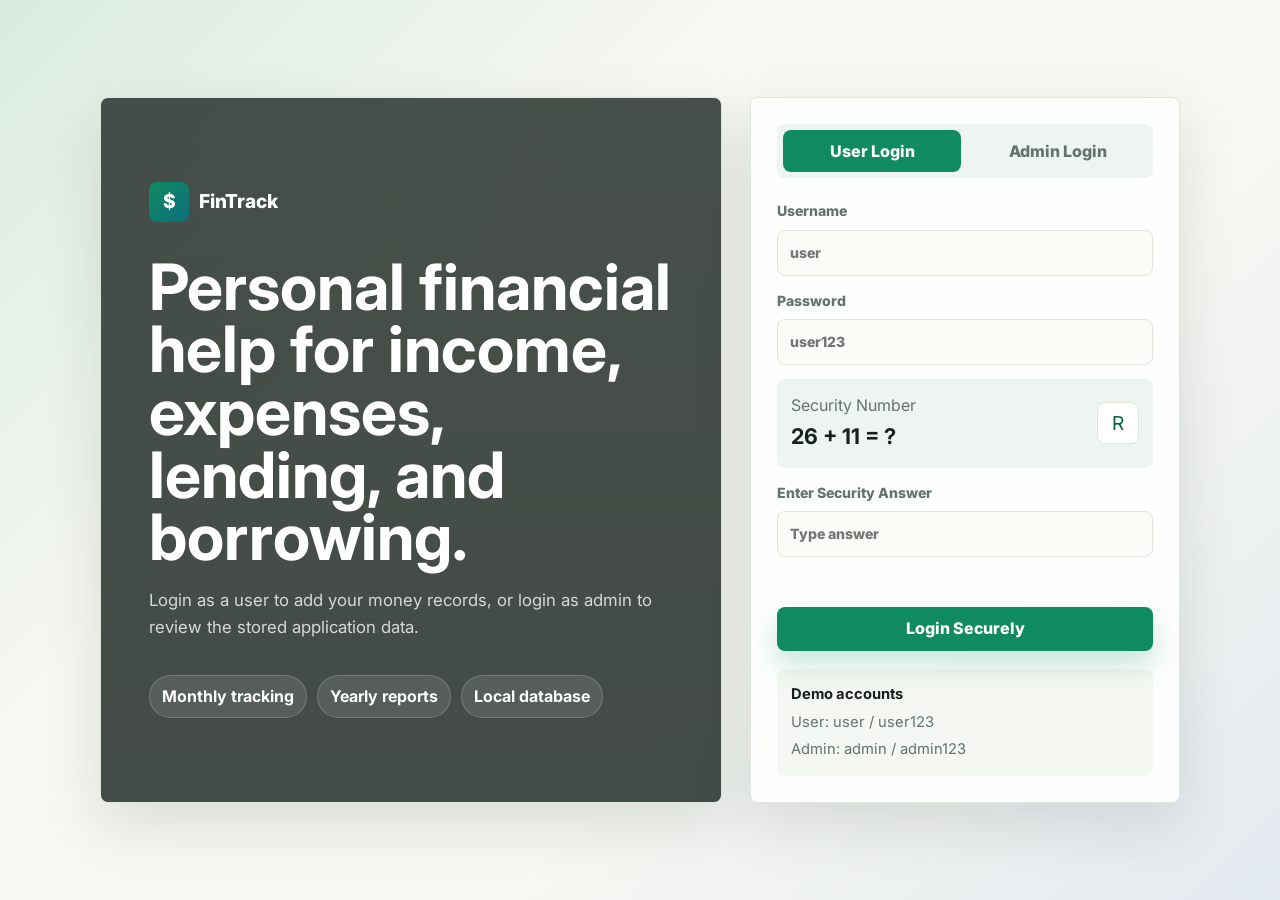
==== expenses.html @ c1260fac "First commit" ====
<!DOCTYPE html>
<html lang="en">
<head>
  <meta charset="UTF-8">
  <meta name="viewport" content="width=device-width, initial-scale=1.0">
  <title>Expense Records</title>
  <link rel="preconnect" href="https://fonts.googleapis.com">
  <link rel="preconnect" href="https://fonts.gstatic.com" crossorigin>
  <link href="https://fonts.googleapis.com/css2?family=Inter:wght@400;500;600;700;800&display=swap" rel="stylesheet">
  <link rel="stylesheet" href="style.css">
</head>
<body data-page="expense" data-protected="user">
  <header class="app-header">
    <a class="brand" href="dashboard.html"><span class="brand-mark">$</span><span>FinTrack</span></a>
    <nav class="app-nav">
      <a href="dashboard.html">Dashboard</a>
      <a href="income.html">Income</a>
      <a class="active" href="expenses.html">Expenses</a>
      <a href="lending.html">Lending</a>
      <a href="reports.html">Reports</a>
    </nav>
    <button class="btn btn-secondary" id="logoutBtn" type="button">Logout</button>
  </header>

  <main class="app-shell two-column">
    <section class="panel">
      <span class="eyebrow">Expense page</span>
      <h1>Add expense</h1>
      <form class="data-form" data-record-form data-type="expense">
        <label>Title<input name="title" type="text" placeholder="Rent, food, travel" required></label>
        <label>Amount<input name="amount" type="number" min="1" placeholder="1500" required></label>
        <label>Month<input name="month" type="month" required></label>
        <label>Note<textarea name="note" placeholder="Optional note"></textarea></label>
        <button class="btn btn-primary" type="submit">Save Expense</button>
      </form>
    </section>
    <section class="panel">
      <h2>Expense records</h2>
      <div class="record-list" id="pageRecords"></div>
    </section>
  </main>

  <script src="script.js"></script>
</body>
</html>
---- style.css ----
:root {
  --ink: #17201b;
  --muted: #64736d;
  --paper: #f6f8f2;
  --surface: #ffffff;
  --line: #dde7dd;
  --green: #0f8b5f;
  --green-dark: #086344;
  --teal: #0d6f7d;
  --amber: #d08a17;
  --red: #c94545;
  --blue: #3867d6;
  --shadow: 0 22px 60px rgba(23, 32, 27, 0.12);
}

* {
  box-sizing: border-box;
  margin: 0;
  padding: 0;
}

body {
  min-height: 100vh;
  font-family: "Inter", Arial, sans-serif;
  color: var(--ink);
  background: var(--paper);
  line-height: 1.6;
}

a {
  color: inherit;
  text-decoration: none;
}

button,
input,
select,
textarea {
  font: inherit;
}

.brand {
  display: inline-flex;
  align-items: center;
  gap: 10px;
  font-weight: 800;
  font-size: 1.2rem;
}

.brand-mark {
  width: 40px;
  height: 40px;
  display: grid;
  place-items: center;
  border-radius: 8px;
  color: #ffffff;
  background: linear-gradient(135deg, var(--green), var(--teal));
}

.btn {
  min-height: 44px;
  display: inline-flex;
  align-items: center;
  justify-content: center;
  gap: 8px;
  padding: 0 18px;
  border: 1px solid transparent;
  border-radius: 8px;
  font-weight: 800;
  cursor: pointer;
}

.btn-primary {
  color: #ffffff;
  background: var(--green);
  box-shadow: 0 14px 28px rgba(15, 139, 95, 0.22);
}

.btn-primary:hover {
  background: var(--green-dark);
}

.btn-secondary {
  color: var(--green-dark);
  background: rgba(15, 139, 95, 0.1);
  border-color: rgba(15, 139, 95, 0.18);
}

.full-width {
  width: 100%;
}

.auth-page {
  display: grid;
  place-items: center;
  padding: 24px;
  background:
    linear-gradient(135deg, rgba(15, 139, 95, 0.12), transparent 34%),
    linear-gradient(315deg, rgba(56, 103, 214, 0.1), transparent 36%),
    var(--paper);
}

.auth-shell {
  width: min(1080px, 100%);
  display: grid;
  grid-template-columns: 1fr 430px;
  gap: 28px;
  align-items: stretch;
}

.auth-info,
.auth-card,
.panel,
.summary-card {
  border: 1px solid var(--line);
  border-radius: 8px;
  background: rgba(255, 255, 255, 0.9);
  box-shadow: var(--shadow);
}

.auth-info {
  min-height: 620px;
  display: flex;
  flex-direction: column;
  justify-content: center;
  padding: 48px;
  color: #ffffff;
  background:
    linear-gradient(rgba(23, 32, 27, 0.78), rgba(23, 32, 27, 0.8)),
    url("https://images.unsplash.com/photo-1554224155-6726b3ff858f?auto=format&fit=crop&w=1400&q=80") center/cover;
}

.auth-info h1 {
  max-width: 680px;
  margin: 34px 0 18px;
  font-size: clamp(2.2rem, 5vw, 4.6rem);
  line-height: 0.98;
  letter-spacing: 0;
}

.auth-info p {
  max-width: 610px;
  color: rgba(255, 255, 255, 0.78);
  font-size: 1.05rem;
}

.auth-highlights {
  display: flex;
  flex-wrap: wrap;
  gap: 10px;
  margin-top: 34px;
}

.auth-highlights span {
  padding: 8px 12px;
  border: 1px solid rgba(255, 255, 255, 0.18);
  border-radius: 999px;
  background: rgba(255, 255, 255, 0.1);
  font-weight: 700;
}

.auth-card {
  align-self: center;
  padding: 26px;
}

.tab-buttons {
  display: grid;
  grid-template-columns: 1fr 1fr;
  gap: 8px;
  margin-bottom: 22px;
  padding: 6px;
  border-radius: 8px;
  background: #eef4ef;
}

.tab-button {
  min-height: 42px;
  border: 0;
  border-radius: 8px;
  color: var(--muted);
  background: transparent;
  font-weight: 800;
  cursor: pointer;
}

.tab-button.active {
  color: #ffffff;
  background: var(--green);
}

form,
.data-form {
  display: grid;
  gap: 14px;
}

label {
  display: grid;
  gap: 7px;
  color: var(--muted);
  font-size: 0.88rem;
  font-weight: 800;
}

input,
select,
textarea {
  width: 100%;
  min-height: 46px;
  padding: 0 12px;
  border: 1px solid var(--line);
  border-radius: 8px;
  color: var(--ink);
  background: #fbfcf8;
  outline: none;
}

textarea {
  min-height: 96px;
  padding-top: 12px;
  resize: vertical;
}

input:focus,
select:focus,
textarea:focus {
  border-color: var(--green);
  box-shadow: 0 0 0 3px rgba(15, 139, 95, 0.12);
}

.captcha-box {
  display: flex;
  align-items: center;
  justify-content: space-between;
  gap: 14px;
  padding: 14px;
  border-radius: 8px;
  background: #eef4ef;
}

.captcha-box span,
.demo-box span,
.muted {
  color: var(--muted);
}

.captcha-box strong {
  display: block;
  font-size: 1.35rem;
}

.icon-button {
  width: 42px;
  height: 42px;
  border: 1px solid var(--line);
  border-radius: 8px;
  color: var(--green-dark);
  background: #ffffff;
  font-size: 1.2rem;
  cursor: pointer;
}

.form-message {
  min-height: 22px;
  color: var(--red);
  font-weight: 700;
}

.demo-box {
  display: grid;
  gap: 4px;
  margin-top: 18px;
  padding: 14px;
  border-radius: 8px;
  background: #f4f7f2;
  font-size: 0.92rem;
}

.app-header {
  position: sticky;
  top: 0;
  z-index: 10;
  min-height: 76px;
  display: flex;
  align-items: center;
  justify-content: space-between;
  gap: 18px;
  padding: 14px min(4vw, 42px);
  border-bottom: 1px solid var(--line);
  background: rgba(246, 248, 242, 0.92);
  backdrop-filter: blur(18px);
}

.app-nav {
  display: flex;
  align-items: center;
  gap: 8px;
  flex-wrap: wrap;
}

.app-nav a {
  padding: 8px 11px;
  border-radius: 8px;
  color: var(--muted);
  font-weight: 800;
  font-size: 0.9rem;
}

.app-nav a.active,
.app-nav a:hover {
  color: var(--green-dark);
  background: rgba(15, 139, 95, 0.1);
}

.app-shell {
  width: min(1180px, calc(100% - 32px));
  margin: 0 auto;
  padding: 42px 0 70px;
}

.two-column {
  display: grid;
  grid-template-columns: 410px 1fr;
  gap: 22px;
  align-items: start;
}

.page-title {
  display: flex;
  align-items: end;
  justify-content: space-between;
  gap: 18px;
  margin-bottom: 24px;
}

.page-title h1,
.panel h1 {
  font-size: clamp(2rem, 4vw, 3.4rem);
  line-height: 1.04;
  letter-spacing: 0;
}

.eyebrow {
  display: inline-block;
  margin-bottom: 8px;
  color: var(--green-dark);
  font-weight: 800;
  text-transform: uppercase;
  font-size: 0.78rem;
}

.summary-grid {
  display: grid;
  grid-template-columns: repeat(4, minmax(0, 1fr));
  gap: 16px;
}

.dashboard-summary {
  margin-bottom: 22px;
}

.summary-card {
  padding: 20px;
}

.summary-card span {
  color: var(--muted);
  font-weight: 800;
  font-size: 0.86rem;
}

.summary-card strong {
  display: block;
  margin-top: 8px;
  font-size: clamp(1.55rem, 3vw, 2.35rem);
  line-height: 1;
}

.content-grid {
  display: grid;
  grid-template-columns: 0.85fr 1.15fr;
  gap: 22px;
}

.panel {
  padding: 24px;
}

.panel h2 {
  margin-bottom: 16px;
  font-size: 1.35rem;
}

.panel h1 {
  margin-bottom: 20px;
}

.big-number {
  display: block;
  margin: 10px 0;
  color: var(--green-dark);
  font-size: clamp(2.4rem, 5vw, 4.8rem);
  line-height: 1;
}

.record-list {
  display: grid;
  gap: 12px;
}

.record-item {
  display: grid;
  grid-template-columns: 1fr auto;
  gap: 12px;
  padding: 14px;
  border: 1px solid var(--line);
  border-radius: 8px;
  background: #fbfcf8;
}

.record-item b,
.record-item strong {
  display: block;
}

.record-item small {
  color: var(--muted);
}

.record-type {
  width: fit-content;
  margin-bottom: 7px;
  padding: 4px 8px;
  border-radius: 999px;
  color: #ffffff;
  background: var(--green);
  font-size: 0.72rem;
  font-weight: 800;
  text-transform: uppercase;
}

.record-type.expense {
  background: var(--red);
}

.record-type.lent {
  background: var(--amber);
}

.record-type.borrowed {
  background: var(--blue);
}

.empty-state {
  padding: 24px;
  border: 1px dashed var(--line);
  border-radius: 8px;
  color: var(--muted);
  text-align: center;
  background: #fbfcf8;
}

.report-table-wrap {
  overflow-x: auto;
}

table {
  width: 100%;
  border-collapse: collapse;
  min-width: 760px;
}

th,
td {
  padding: 13px;
  border-bottom: 1px solid var(--line);
  text-align: left;
}

th {
  color: var(--muted);
  font-size: 0.84rem;
  text-transform: uppercase;
}

@media (max-width: 980px) {
  .auth-shell,
  .two-column,
  .content-grid {
    grid-template-columns: 1fr;
  }

  .auth-info {
    min-height: auto;
  }

  .summary-grid {
    grid-template-columns: repeat(2, minmax(0, 1fr));
  }

  .app-header {
    align-items: flex-start;
    flex-direction: column;
  }
}

@media (max-width: 620px) {
  .auth-page {
    padding: 12px;
  }

  .auth-info,
  .auth-card,
  .panel {
    padding: 20px;
  }

  .auth-info h1 {
    font-size: 2.2rem;
  }

  .summary-grid {
    grid-template-columns: 1fr;
  }

  .page-title {
    align-items: stretch;
    flex-direction: column;
  }

  .app-shell {
    width: min(100% - 24px, 1180px);
  }

  .record-item {
    grid-template-columns: 1fr;
  }
}
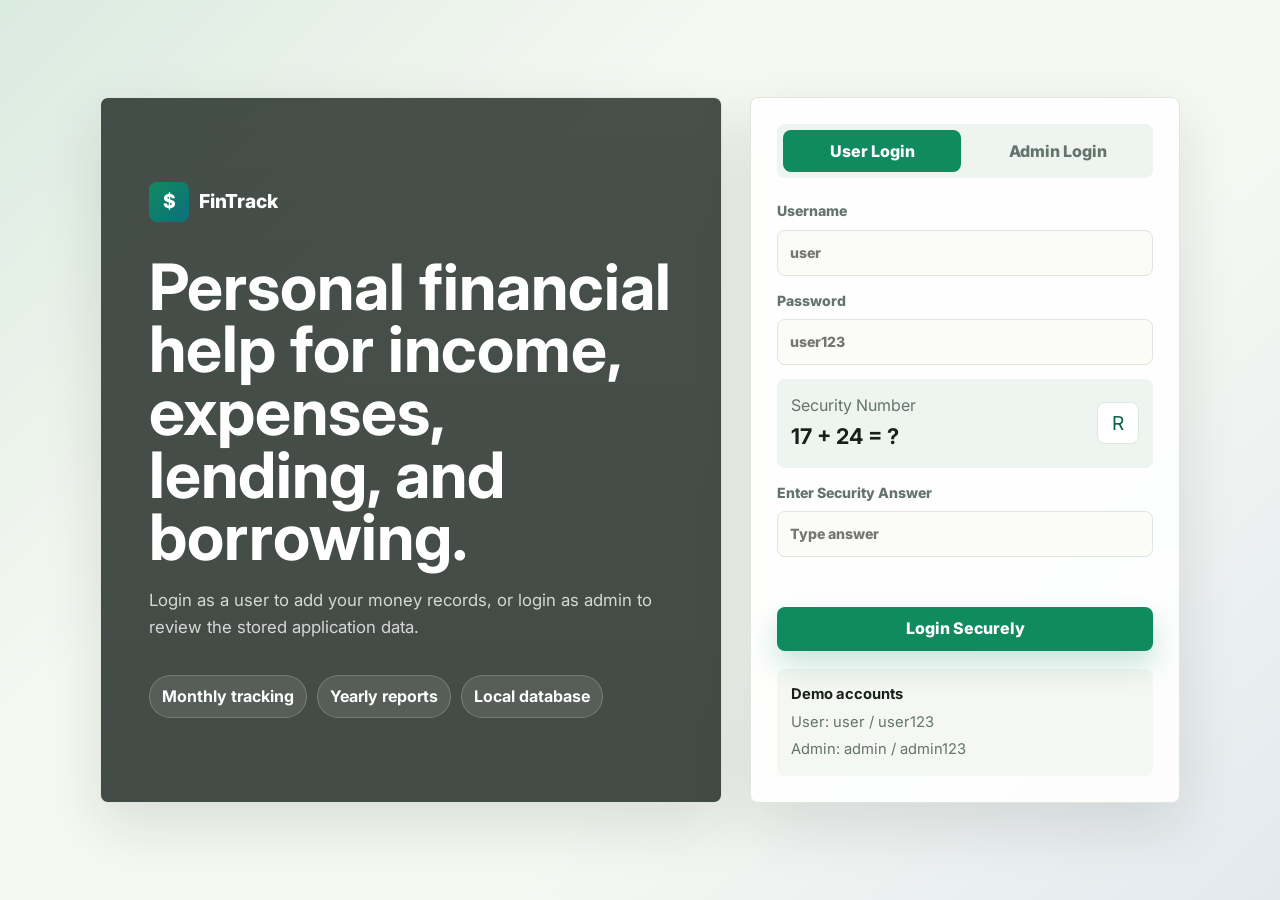
==== commit d95c0a8d: "Small change on admin section" ====
--- a/expenses.html
+++ b/expenses.html
@@ -29,6 +29,18 @@
       <form class="data-form" data-record-form data-type="expense">
         <label>Title<input name="title" type="text" placeholder="Rent, food, travel" required></label>
         <label>Amount<input name="amount" type="number" min="1" placeholder="1500" required></label>
+        <label>Category
+          <select name="category" required>
+            <option value="Housing">Housing</option>
+            <option value="Food">Food</option>
+            <option value="Transport">Transport</option>
+            <option value="Bills">Bills</option>
+            <option value="Health">Health</option>
+            <option value="Shopping">Shopping</option>
+            <option value="Education">Education</option>
+            <option value="Other">Other</option>
+          </select>
+        </label>
         <label>Month<input name="month" type="month" required></label>
         <label>Note<textarea name="note" placeholder="Optional note"></textarea></label>
         <button class="btn btn-primary" type="submit">Save Expense</button>
--- a/style.css
+++ b/style.css
@@ -383,13 +383,32 @@
   gap: 22px;
 }
 
+.admin-grid {
+  display: grid;
+  grid-template-columns: 0.95fr 1.05fr;
+  gap: 22px;
+  margin-bottom: 22px;
+}
+
 .panel {
   padding: 24px;
+}
+
+.panel-heading {
+  display: flex;
+  align-items: start;
+  justify-content: space-between;
+  gap: 18px;
+  margin-bottom: 18px;
 }
 
 .panel h2 {
   margin-bottom: 16px;
   font-size: 1.35rem;
+}
+
+.panel-heading h2 {
+  margin-bottom: 0;
 }
 
 .panel h1 {
@@ -422,6 +441,25 @@
 .record-item b,
 .record-item strong {
   display: block;
+}
+
+.record-actions {
+  display: grid;
+  justify-items: end;
+  gap: 8px;
+}
+
+.text-button {
+  width: fit-content;
+  border: 0;
+  background: transparent;
+  color: var(--green-dark);
+  font-weight: 800;
+  cursor: pointer;
+}
+
+.text-button.danger {
+  color: var(--red);
 }
 
 .record-item small {
@@ -452,6 +490,79 @@
   background: var(--blue);
 }
 
+.insight-grid {
+  display: grid;
+  grid-template-columns: repeat(2, minmax(0, 1fr));
+  gap: 12px;
+}
+
+.insight-box {
+  min-height: 112px;
+  display: grid;
+  align-content: center;
+  gap: 6px;
+  padding: 16px;
+  border: 1px solid var(--line);
+  border-radius: 8px;
+  background: #fbfcf8;
+}
+
+.insight-box span,
+.analytics-item span {
+  color: var(--muted);
+  font-size: 0.84rem;
+  font-weight: 800;
+}
+
+.insight-box strong {
+  font-size: 1.35rem;
+  line-height: 1.15;
+}
+
+.analytics-list {
+  display: grid;
+  gap: 12px;
+}
+
+.analytics-item {
+  display: grid;
+  grid-template-columns: 1fr auto;
+  gap: 8px 14px;
+  padding: 14px;
+  border: 1px solid var(--line);
+  border-radius: 8px;
+  background: #fbfcf8;
+}
+
+.analytics-item strong {
+  white-space: nowrap;
+}
+
+.mini-progress {
+  grid-column: 1 / -1;
+  height: 8px;
+  overflow: hidden;
+  border-radius: 999px;
+  background: #e8efe8;
+}
+
+.mini-progress span {
+  display: block;
+  height: 100%;
+  border-radius: inherit;
+  background: linear-gradient(90deg, var(--green), var(--teal));
+}
+
+.admin-filter-panel {
+  margin-top: 0;
+}
+
+.filter-row {
+  display: grid;
+  grid-template-columns: minmax(220px, 1fr) 170px 160px;
+  gap: 10px;
+}
+
 .empty-state {
   padding: 24px;
   border: 1px dashed var(--line);
@@ -487,7 +598,17 @@
 @media (max-width: 980px) {
   .auth-shell,
   .two-column,
-  .content-grid {
+  .content-grid,
+  .admin-grid {
+    grid-template-columns: 1fr;
+  }
+
+  .panel-heading {
+    flex-direction: column;
+  }
+
+  .filter-row {
+    width: 100%;
     grid-template-columns: 1fr;
   }
 
@@ -536,4 +657,12 @@
   .record-item {
     grid-template-columns: 1fr;
   }
-}
+
+  .record-actions {
+    justify-items: start;
+  }
+
+  .insight-grid {
+    grid-template-columns: 1fr;
+  }
+}
